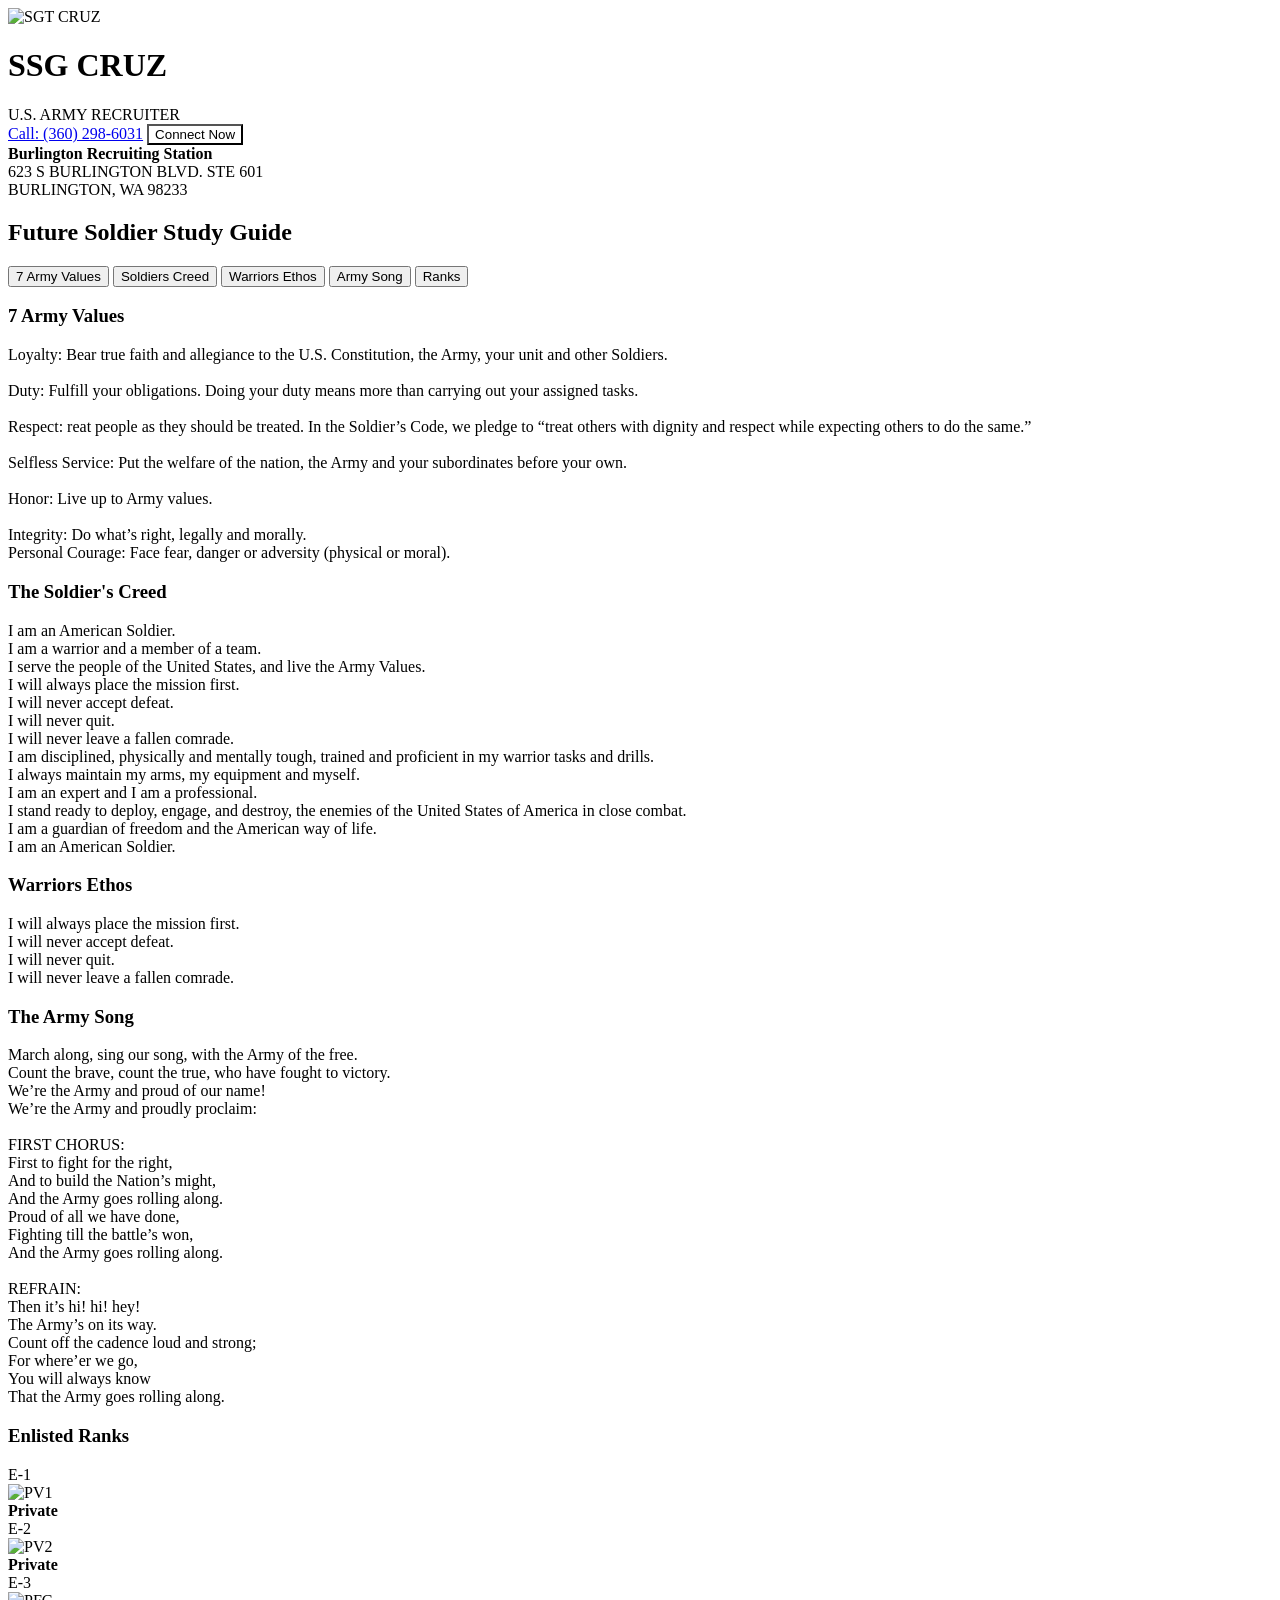
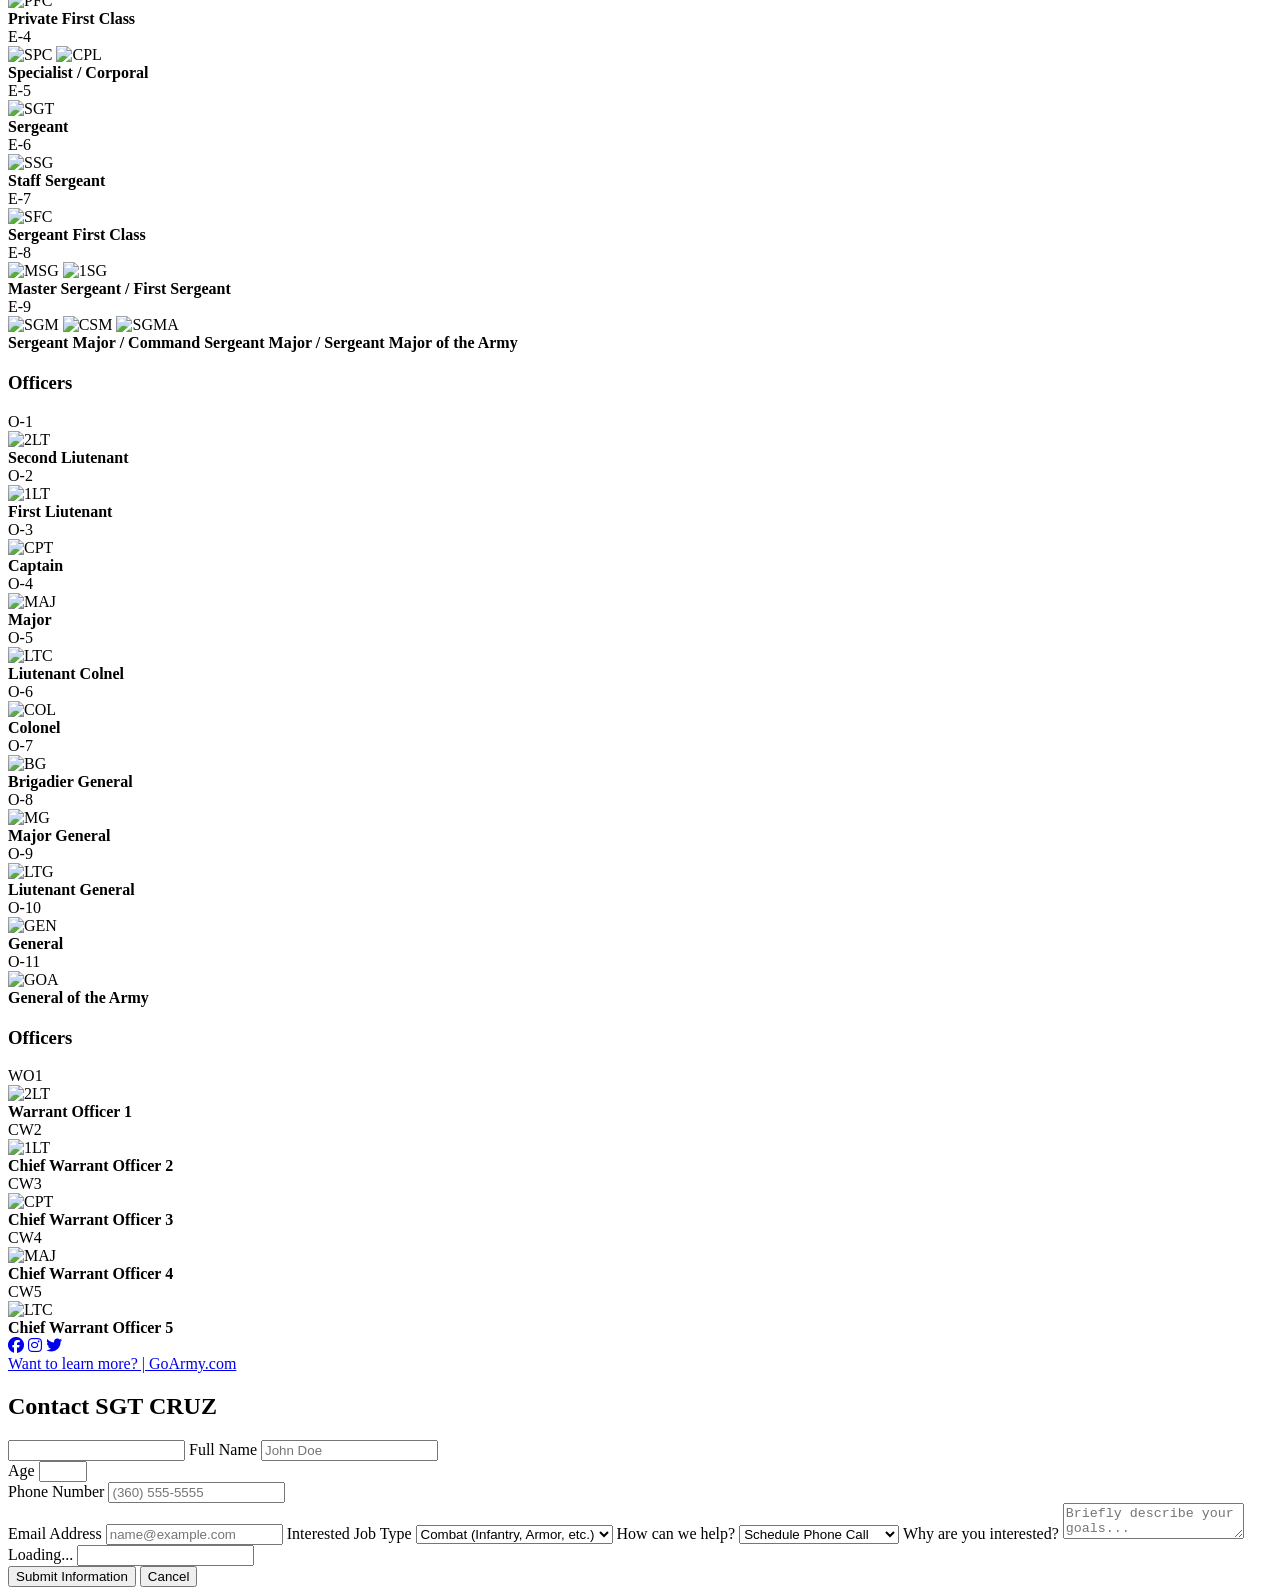
==== index.html @ 05da678d "Update index.html" ====
<!DOCTYPE html>
<html lang="en">
<head>
    <meta charset="UTF-8">
    <meta name="viewport" content="width=device-width, initial-scale=1.0">
    <title>SSG CRUZ | US Army Recruiting</title>
    <link rel="stylesheet" href="https://cdnjs.cloudflare.com/ajax/libs/font-awesome/6.5.1/css/all.min.css">
    <link rel="stylesheet" href="style.css">
</head>
<body>

    <main class="card">
        <div class="header">
            <img src="images/1.jpg" alt="SGT CRUZ" class="profile-img">
            <h1>SSG CRUZ</h1>
            <div class="rank">U.S. ARMY RECRUITER</div>
        </div>
        <div class="content">
            <a href="tel:3604567890" class="contact-btn">Call: (360) 298-6031</a>
            <button id="openModalBtn" class="contact-btn" style="background: var(--army-gold); color: black;">Connect Now</button>
        </div>
    </main>

    <footer class="site-footer">
        <div class="footer-address">
            <strong>Burlington Recruiting Station</strong><br>
            623 S BURLINGTON BLVD. STE 601<br>
            BURLINGTON, WA 98233
        </div>

        <h2 class="study-guide-title">Future Soldier Study Guide</h2>

        <div class="study-guide-container">
            <div class="footer-nav">
                <button class="footer-tab-btn active" onclick="openTab(event, 'armyValues')">7 Army Values</button>
                <button class="footer-tab-btn" onclick="openTab(event, 'soldiersCreed')">Soldiers Creed</button>
                <button class="footer-tab-btn" onclick="openTab(event, 'warriorEthos')">Warriors Ethos</button>
                <button class="footer-tab-btn" onclick="openTab(event, 'armySong')">Army Song</button>
                <button class="footer-tab-btn" onclick="openTab(event, 'ranks')">Ranks</button>
            </div>

            <div id="armyValues" class="study-content active-panel">
                <section class="guide-item">
                    <h3>7 Army Values</h3>
                    <p class="creed-text">
                        Loyalty: Bear true faith and allegiance to the U.S. Constitution, the Army, your unit and other Soldiers. <br> <br>
 
                         Duty: Fulfill your obligations. Doing your duty means more than carrying out your assigned tasks.  <br> <br>

                         Respect: reat people as they should be treated. In the Soldier’s Code, we pledge to “treat others with dignity and respect while expecting others to do the same.” <br> <br>

                         Selfless Service: Put the welfare of the nation, the Army and your subordinates before your own. <br> <br>

                         Honor: Live up to Army values. <br> <br>

                         Integrity: Do what’s right, legally and morally. <br>

                         Personal Courage: Face fear, danger or adversity (physical or moral).
                    </p>
                </section>
            </div>

            <div id="soldiersCreed" class="study-content">
                <section class="guide-item">
                    <h3>The Soldier's Creed</h3>
                    <p class="creed-text">
                          I am an American Soldier.  <br> 
                          I am a warrior and a member of a team. <br> 
                          I serve the people of the United States, and live the Army Values. <br> 
                          I will always place the mission first. <br> 
                          I will never accept defeat. <br> 
                          I will never quit. <br> 
                          I will never leave a fallen comrade. <br> 
                          I am disciplined, physically and mentally tough, trained and proficient in my warrior tasks and drills. <br> 
                          I always maintain my arms, my equipment and myself. <br> 
                          I am an expert and I am a professional. <br> 
                          I stand ready to deploy, engage, and destroy, the enemies of the United States of America in close combat. <br> 
                          I am a guardian of freedom and the American way of life. <br> 
                          I am an American Soldier.
                    </p>
                </section>
            </div>

            <div id="warriorEthos" class="study-content">
                <section class="guide-item">
                    <h3>Warriors Ethos</h3>
                    <p class="creed-text">
                        I will always place the mission first.<br>
                        I will never accept defeat.<br>
                        I will never quit.<br>
                        I will never leave a fallen comrade.
                    </p>
                </section>
            </div>

            <div id="armySong" class="study-content">
                <section class="guide-item">
                    <h3>The Army Song</h3>
                    <p class="creed-text">
                       March along, sing our song, with the Army of the free. <br>
                       Count the brave, count the true, who have fought to victory. <br>
                       We’re the Army and proud of our name! <br>
                       We’re the Army and proudly proclaim: <br> <br>
                       FIRST CHORUS: <br>
                       First to fight for the right, <br>
                       And to build the Nation’s might,<br>
                       And the Army goes rolling along. <br>
                       Proud of all we have done, <br>
                       Fighting till the battle’s won, <br>
                       And the Army goes rolling along. <br><br>
                       REFRAIN: <br>
                       Then it’s hi! hi! hey! <br>
                       The Army’s on its way. <br>
                       Count off the cadence loud and strong; <br>
                       For where’er we go, <br>
                       You will always know <br>
                       That the Army goes rolling along. <br>
                    </p>
                </section>
            </div>

  <div id="ranks" class="study-content">
    <section class="guide-item">
        <h3>Enlisted Ranks</h3>
        <div class="rank-list">
            <div class="rank-item">
                <span>E-1</span> 
                <div class="rank-images"><img src="images/pv1.svg" alt="PV1"></div>
                <strong>Private</strong>
            </div>

            <div class="rank-item">
                <span>E-2</span>
                <div class="rank-images"><img src="images/pv2.svg" alt="PV2"></div>
                <strong>Private</strong>
            </div>

            <div class="rank-item">
                <span>E-3</span>
                <div class="rank-images"><img src="images/pfc.svg" alt="PFC"></div>
                <strong>Private First Class</strong>
            </div>

            <div class="rank-item">
                <span>E-4</span>
                <div class="rank-images">
                    <img src="images/spc.svg" alt="SPC">
                    <img src="images/cpl.svg" alt="CPL">
                </div>
                <strong>Specialist / Corporal </strong>
            </div>

            <div class="rank-item">
                <span>E-5</span>
                <div class="rank-images"><img src="images/sgt.svg" alt="SGT"></div>
                <strong>Sergeant</strong>
            </div>

            <div class="rank-item">
                <span>E-6</span>
                <div class="rank-images"><img src="images/ssg.svg" alt="SSG"></div>
                <strong>Staff Sergeant</strong>
            </div>

            <div class="rank-item">
                <span>E-7</span>
                <div class="rank-images"><img src="images/sfc.svg" alt="SFC"></div>
                <strong>Sergeant First Class</strong>
            </div>

            <div class="rank-item">
                <span>E-8</span>
                <div class="rank-images">
                    <img src="images/msg.svg" alt="MSG">
                    <img src="images/1sg.svg" alt="1SG">
                </div>
                <strong>Master Sergeant / First Sergeant</strong>
            </div>

            <div class="rank-item">
                <span>E-9</span>
                <div class="rank-images">
                    <img src="images/smg.svg" alt="SGM">
                    <img src="images/csm.svg" alt="CSM">
                    <img src="images/sma.svg" alt="SGMA">

                </div>
                <strong>Sergeant Major / Command Sergeant Major / Sergeant Major of the Army</strong>
            </div>
        </div>

        <h3 style="margin-top: 20px;">Officers</h3>
        
        <div class="rank-list">
            <div class="rank-item">
                <span>O-1</span>
                <div class="rank-images"><img src="images/2ndlt.svg" alt="2LT"></div>
                <strong>Second Liutenant</strong>
            </div>

            <div class="rank-item">
                <span>O-2</span>
                <div class="rank-images"><img src="images/1stlt.svg" alt="1LT"></div>
                <strong>First Liutenant</strong>
            </div>

                        <div class="rank-item">
                <span>O-3</span>
                <div class="rank-images"><img src="images/cpt.svg" alt="CPT"></div>
                <strong>Captain</strong>
            </div>

            <div class="rank-item">
                <span>O-4</span>
                <div class="rank-images"><img src="images/major.svg" alt="MAJ"></div>
                <strong>Major</strong>
            </div>

            <div class="rank-item">
                <span>O-5</span>
                <div class="rank-images"><img src="images/ltc.svg" alt="LTC"></div>
                <strong>Liutenant Colnel</strong>
            </div>

            <div class="rank-item">
                <span>O-6</span>
                <div class="rank-images"><img src="images/col.svg" alt="COL"></div>
                <strong>Colonel</strong>
            </div>

            <div class="rank-item">
                <span>O-7</span>
                <div class="rank-images"><img src="images/bg.svg" alt="BG"></div>
                <strong>Brigadier General</strong>
            </div>

            <div class="rank-item">
                <span>O-8</span>
                <div class="rank-images"><img src="images/mg.svg" alt="MG"></div>
                <strong>Major General</strong>
            </div>

            <div class="rank-item">
                <span>O-9</span>
                <div class="rank-images"><img src="images/lg.svg" alt="LTG"></div>
                <strong>Liutenant General</strong>
            </div>

            <div class="rank-item">
                <span>O-10</span>
                <div class="rank-images"><img src="images/gen.svg" alt="GEN"></div>
                <strong>General</strong>
            </div>

            <div class="rank-item">
                <span>O-11</span>
                <div class="rank-images"><img src="images/goa.svg" alt="GOA"></div>
                <strong>General of the Army</strong>
            </div>
            </div>

            <h3 style="margin-top: 20px;">Officers</h3>
        
        <div class="rank-list">
            <div class="rank-item">
                <span>WO1</span>
                <div class="rank-images"><img src="images/wo1.svg" alt="2LT"></div>
                <strong>Warrant Officer 1</strong>
            </div>

            <div class="rank-item">
                <span>CW2</span>
                <div class="rank-images"><img src="images/wo2.svg" alt="1LT"></div>
                <strong>Chief Warrant Officer 2</strong>
            </div>

                        <div class="rank-item">
                <span>CW3</span>
                <div class="rank-images"><img src="images/wo3.svg" alt="CPT"></div>
                <strong>Chief Warrant Officer 3</strong>
            </div>

            <div class="rank-item">
                <span>CW4</span>
                <div class="rank-images"><img src="images/wo4.svg" alt="MAJ"></div>
                <strong>Chief Warrant Officer 4</strong>
            </div>

            <div class="rank-item">
                <span>CW5</span>
                <div class="rank-images"><img src="images/wo5.svg" alt="LTC"></div>
                <strong>Chief Warrant Officer 5</strong>
            </div>
              </div>
    </section>
</div>
        </div>

        <div class="social-icons">
            <a href="#" target="_blank" aria-label="Facebook"><i class="fab fa-facebook"></i></a>
            <a href="#" target="_blank" aria-label="Instagram"><i class="fab fa-instagram"></i></a>
            <a href="#" target="_blank" aria-label="Twitter"><i class="fab fa-twitter"></i></a>
        </div>

        <div class="footer-links"> 
            <a href="https://www.goarmy.com" target="_blank">Want to learn more? | GoArmy.com</a>
        </div>
        
        <p class="copyright-text">
            
        </p>
    </footer>

    <div id="applyModal" role="dialog" aria-labelledby="modal-title">
        <div class="modal-content">
            <h2 id="modal-title">Contact SGT CRUZ</h2>
            <form id="hookForm">
                <input type="text" name="b_name" class="hp-field" id="honeypot" tabindex="-1" autocomplete="off">

                <label for="name">Full Name</label>
                <input type="text" id="name" required placeholder="John Doe">
                
                <div class="form-row">
                    <div class="form-group-small">
                        <label for="age">Age</label>
                        <input type="number" id="age" required min="17" max="40">
                    </div>
                    <div class="form-group-large">
                        <label for="phone">Phone Number</label>
                        <input type="tel" id="phone" required placeholder="(360) 555-5555">
                    </div>
                </div>

                <label for="email">Email Address</label>
                <input type="email" id="email" required placeholder="name@example.com">

                <label for="jobType">Interested Job Type</label>
                <select id="jobType">
                    <option value="Combat">Combat (Infantry, Armor, etc.)</option>
                    <option value="Medical">Medical / Healthcare</option>
                    <option value="Tech">Technology / Cyber</option>
                    <option value="Engineering">Engineering / Logistics</option>
                    <option value="Other">I'm Not Sure Yet</option>
                </select>

                <label for="contactMethod">How can we help?</label>
                <select id="contactMethod">
                    <option value="phone">Schedule Phone Call</option>
                    <option value="f2f">Schedule Face to Face</option>
                    <option value="question">Ask a Question</option>
                </select>
                
                <label for="note">Why are you interested?</label>
                <textarea id="note" rows="2" placeholder="Briefly describe your goals..."></textarea>

                <div class="captcha-container">
                    <span id="captcha-question">Loading...</span>
                    <input type="number" id="captcha-input" required>
                </div>
                
                <button type="submit" id="submitBtn" class="contact-btn">Submit Information</button>
                <button type="button" id="closeModalBtn" class="cancel-link">Cancel</button>
            </form>
        </div>
    </div>

    <script src="script.js"></script>
</body>
</html>
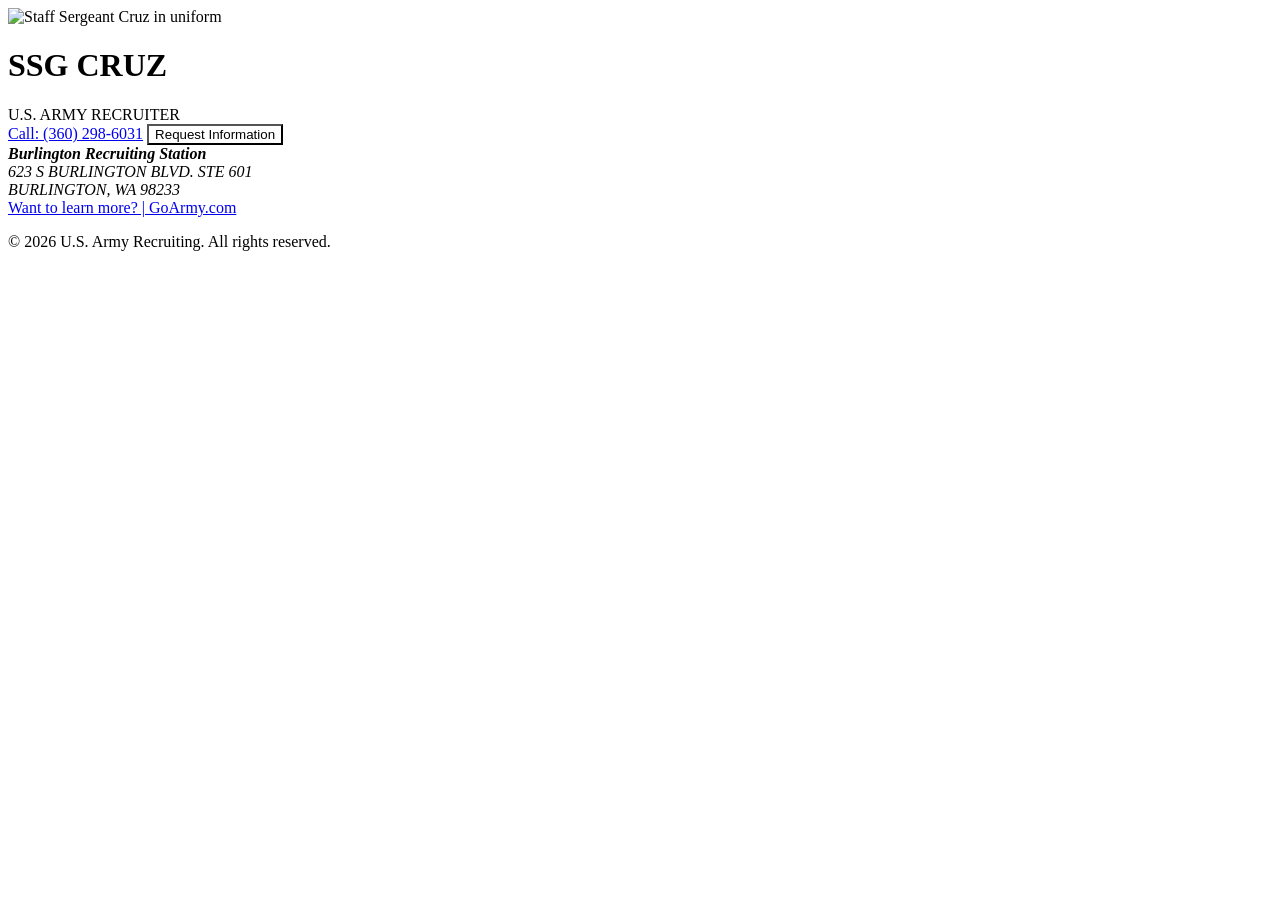
==== commit 8a673c15: "live backend server for webhooks" ====
--- a/index.html
+++ b/index.html
@@ -4,358 +4,90 @@
     <meta charset="UTF-8">
     <meta name="viewport" content="width=device-width, initial-scale=1.0">
     <title>SSG CRUZ | US Army Recruiting</title>
-    <link rel="stylesheet" href="https://cdnjs.cloudflare.com/ajax/libs/font-awesome/6.5.1/css/all.min.css">
     <link rel="stylesheet" href="style.css">
 </head>
 <body>
 
-    <main class="card">
-        <div class="header">
-            <img src="images/1.jpg" alt="SGT CRUZ" class="profile-img">
+    <main class="card" aria-label="Recruiter Profile Card">
+        <header class="header">
+            <img src="images/1.jpg" alt="Staff Sergeant Cruz in uniform" class="profile-img">
             <h1>SSG CRUZ</h1>
-            <div class="rank">U.S. ARMY RECRUITER</div>
-        </div>
+            <div class="rank" aria-label="Rank Title">U.S. ARMY RECRUITER</div>
+        </header>
         <div class="content">
-            <a href="tel:3604567890" class="contact-btn">Call: (360) 298-6031</a>
-            <button id="openModalBtn" class="contact-btn" style="background: var(--army-gold); color: black;">Connect Now</button>
+            <a href="tel:3602986031" class="contact-btn" aria-label="Call SSG Cruz at 360-298-6031">Call: (360) 298-6031</a>
+            <button id="openModalBtn" class="contact-btn" style="background: var(--army-gold); color: black;">Request Information</button>
         </div>
     </main>
 
     <footer class="site-footer">
-        <div class="footer-address">
+        <address class="footer-address">
             <strong>Burlington Recruiting Station</strong><br>
             623 S BURLINGTON BLVD. STE 601<br>
             BURLINGTON, WA 98233
-        </div>
-
-        <h2 class="study-guide-title">Future Soldier Study Guide</h2>
-
-        <div class="study-guide-container">
-            <div class="footer-nav">
-                <button class="footer-tab-btn active" onclick="openTab(event, 'armyValues')">7 Army Values</button>
-                <button class="footer-tab-btn" onclick="openTab(event, 'soldiersCreed')">Soldiers Creed</button>
-                <button class="footer-tab-btn" onclick="openTab(event, 'warriorEthos')">Warriors Ethos</button>
-                <button class="footer-tab-btn" onclick="openTab(event, 'armySong')">Army Song</button>
-                <button class="footer-tab-btn" onclick="openTab(event, 'ranks')">Ranks</button>
-            </div>
-
-            <div id="armyValues" class="study-content active-panel">
-                <section class="guide-item">
-                    <h3>7 Army Values</h3>
-                    <p class="creed-text">
-                        Loyalty: Bear true faith and allegiance to the U.S. Constitution, the Army, your unit and other Soldiers. <br> <br>
- 
-                         Duty: Fulfill your obligations. Doing your duty means more than carrying out your assigned tasks.  <br> <br>
-
-                         Respect: reat people as they should be treated. In the Soldier’s Code, we pledge to “treat others with dignity and respect while expecting others to do the same.” <br> <br>
-
-                         Selfless Service: Put the welfare of the nation, the Army and your subordinates before your own. <br> <br>
-
-                         Honor: Live up to Army values. <br> <br>
-
-                         Integrity: Do what’s right, legally and morally. <br>
-
-                         Personal Courage: Face fear, danger or adversity (physical or moral).
-                    </p>
-                </section>
-            </div>
-
-            <div id="soldiersCreed" class="study-content">
-                <section class="guide-item">
-                    <h3>The Soldier's Creed</h3>
-                    <p class="creed-text">
-                          I am an American Soldier.  <br> 
-                          I am a warrior and a member of a team. <br> 
-                          I serve the people of the United States, and live the Army Values. <br> 
-                          I will always place the mission first. <br> 
-                          I will never accept defeat. <br> 
-                          I will never quit. <br> 
-                          I will never leave a fallen comrade. <br> 
-                          I am disciplined, physically and mentally tough, trained and proficient in my warrior tasks and drills. <br> 
-                          I always maintain my arms, my equipment and myself. <br> 
-                          I am an expert and I am a professional. <br> 
-                          I stand ready to deploy, engage, and destroy, the enemies of the United States of America in close combat. <br> 
-                          I am a guardian of freedom and the American way of life. <br> 
-                          I am an American Soldier.
-                    </p>
-                </section>
-            </div>
-
-            <div id="warriorEthos" class="study-content">
-                <section class="guide-item">
-                    <h3>Warriors Ethos</h3>
-                    <p class="creed-text">
-                        I will always place the mission first.<br>
-                        I will never accept defeat.<br>
-                        I will never quit.<br>
-                        I will never leave a fallen comrade.
-                    </p>
-                </section>
-            </div>
-
-            <div id="armySong" class="study-content">
-                <section class="guide-item">
-                    <h3>The Army Song</h3>
-                    <p class="creed-text">
-                       March along, sing our song, with the Army of the free. <br>
-                       Count the brave, count the true, who have fought to victory. <br>
-                       We’re the Army and proud of our name! <br>
-                       We’re the Army and proudly proclaim: <br> <br>
-                       FIRST CHORUS: <br>
-                       First to fight for the right, <br>
-                       And to build the Nation’s might,<br>
-                       And the Army goes rolling along. <br>
-                       Proud of all we have done, <br>
-                       Fighting till the battle’s won, <br>
-                       And the Army goes rolling along. <br><br>
-                       REFRAIN: <br>
-                       Then it’s hi! hi! hey! <br>
-                       The Army’s on its way. <br>
-                       Count off the cadence loud and strong; <br>
-                       For where’er we go, <br>
-                       You will always know <br>
-                       That the Army goes rolling along. <br>
-                    </p>
-                </section>
-            </div>
-
-  <div id="ranks" class="study-content">
-    <section class="guide-item">
-        <h3>Enlisted Ranks</h3>
-        <div class="rank-list">
-            <div class="rank-item">
-                <span>E-1</span> 
-                <div class="rank-images"><img src="images/pv1.svg" alt="PV1"></div>
-                <strong>Private</strong>
-            </div>
-
-            <div class="rank-item">
-                <span>E-2</span>
-                <div class="rank-images"><img src="images/pv2.svg" alt="PV2"></div>
-                <strong>Private</strong>
-            </div>
-
-            <div class="rank-item">
-                <span>E-3</span>
-                <div class="rank-images"><img src="images/pfc.svg" alt="PFC"></div>
-                <strong>Private First Class</strong>
-            </div>
-
-            <div class="rank-item">
-                <span>E-4</span>
-                <div class="rank-images">
-                    <img src="images/spc.svg" alt="SPC">
-                    <img src="images/cpl.svg" alt="CPL">
-                </div>
-                <strong>Specialist / Corporal </strong>
-            </div>
-
-            <div class="rank-item">
-                <span>E-5</span>
-                <div class="rank-images"><img src="images/sgt.svg" alt="SGT"></div>
-                <strong>Sergeant</strong>
-            </div>
-
-            <div class="rank-item">
-                <span>E-6</span>
-                <div class="rank-images"><img src="images/ssg.svg" alt="SSG"></div>
-                <strong>Staff Sergeant</strong>
-            </div>
-
-            <div class="rank-item">
-                <span>E-7</span>
-                <div class="rank-images"><img src="images/sfc.svg" alt="SFC"></div>
-                <strong>Sergeant First Class</strong>
-            </div>
-
-            <div class="rank-item">
-                <span>E-8</span>
-                <div class="rank-images">
-                    <img src="images/msg.svg" alt="MSG">
-                    <img src="images/1sg.svg" alt="1SG">
-                </div>
-                <strong>Master Sergeant / First Sergeant</strong>
-            </div>
-
-            <div class="rank-item">
-                <span>E-9</span>
-                <div class="rank-images">
-                    <img src="images/smg.svg" alt="SGM">
-                    <img src="images/csm.svg" alt="CSM">
-                    <img src="images/sma.svg" alt="SGMA">
-
-                </div>
-                <strong>Sergeant Major / Command Sergeant Major / Sergeant Major of the Army</strong>
-            </div>
-        </div>
-
-        <h3 style="margin-top: 20px;">Officers</h3>
-        
-        <div class="rank-list">
-            <div class="rank-item">
-                <span>O-1</span>
-                <div class="rank-images"><img src="images/2ndlt.svg" alt="2LT"></div>
-                <strong>Second Liutenant</strong>
-            </div>
-
-            <div class="rank-item">
-                <span>O-2</span>
-                <div class="rank-images"><img src="images/1stlt.svg" alt="1LT"></div>
-                <strong>First Liutenant</strong>
-            </div>
-
-                        <div class="rank-item">
-                <span>O-3</span>
-                <div class="rank-images"><img src="images/cpt.svg" alt="CPT"></div>
-                <strong>Captain</strong>
-            </div>
-
-            <div class="rank-item">
-                <span>O-4</span>
-                <div class="rank-images"><img src="images/major.svg" alt="MAJ"></div>
-                <strong>Major</strong>
-            </div>
-
-            <div class="rank-item">
-                <span>O-5</span>
-                <div class="rank-images"><img src="images/ltc.svg" alt="LTC"></div>
-                <strong>Liutenant Colnel</strong>
-            </div>
-
-            <div class="rank-item">
-                <span>O-6</span>
-                <div class="rank-images"><img src="images/col.svg" alt="COL"></div>
-                <strong>Colonel</strong>
-            </div>
-
-            <div class="rank-item">
-                <span>O-7</span>
-                <div class="rank-images"><img src="images/bg.svg" alt="BG"></div>
-                <strong>Brigadier General</strong>
-            </div>
-
-            <div class="rank-item">
-                <span>O-8</span>
-                <div class="rank-images"><img src="images/mg.svg" alt="MG"></div>
-                <strong>Major General</strong>
-            </div>
-
-            <div class="rank-item">
-                <span>O-9</span>
-                <div class="rank-images"><img src="images/lg.svg" alt="LTG"></div>
-                <strong>Liutenant General</strong>
-            </div>
-
-            <div class="rank-item">
-                <span>O-10</span>
-                <div class="rank-images"><img src="images/gen.svg" alt="GEN"></div>
-                <strong>General</strong>
-            </div>
-
-            <div class="rank-item">
-                <span>O-11</span>
-                <div class="rank-images"><img src="images/goa.svg" alt="GOA"></div>
-                <strong>General of the Army</strong>
-            </div>
-            </div>
-
-            <h3 style="margin-top: 20px;">Officers</h3>
-        
-        <div class="rank-list">
-            <div class="rank-item">
-                <span>WO1</span>
-                <div class="rank-images"><img src="images/wo1.svg" alt="2LT"></div>
-                <strong>Warrant Officer 1</strong>
-            </div>
-
-            <div class="rank-item">
-                <span>CW2</span>
-                <div class="rank-images"><img src="images/wo2.svg" alt="1LT"></div>
-                <strong>Chief Warrant Officer 2</strong>
-            </div>
-
-                        <div class="rank-item">
-                <span>CW3</span>
-                <div class="rank-images"><img src="images/wo3.svg" alt="CPT"></div>
-                <strong>Chief Warrant Officer 3</strong>
-            </div>
-
-            <div class="rank-item">
-                <span>CW4</span>
-                <div class="rank-images"><img src="images/wo4.svg" alt="MAJ"></div>
-                <strong>Chief Warrant Officer 4</strong>
-            </div>
-
-            <div class="rank-item">
-                <span>CW5</span>
-                <div class="rank-images"><img src="images/wo5.svg" alt="LTC"></div>
-                <strong>Chief Warrant Officer 5</strong>
-            </div>
-              </div>
-    </section>
-</div>
-        </div>
-
-        <div class="social-icons">
-            <a href="#" target="_blank" aria-label="Facebook"><i class="fab fa-facebook"></i></a>
-            <a href="#" target="_blank" aria-label="Instagram"><i class="fab fa-instagram"></i></a>
-            <a href="#" target="_blank" aria-label="Twitter"><i class="fab fa-twitter"></i></a>
-        </div>
+        </address>
 
         <div class="footer-links"> 
-            <a href="https://www.goarmy.com" target="_blank">Want to learn more? | GoArmy.com</a>
+            <a href="https://www.goarmy.com" target="_blank" rel="noopener">Want to learn more? | GoArmy.com</a>
         </div>
         
-        <p class="copyright-text">
-            
-        </p>
+        <p class="copyright-text">&copy; 2026 U.S. Army Recruiting. All rights reserved.</p>
     </footer>
 
-    <div id="applyModal" role="dialog" aria-labelledby="modal-title">
+    <div id="applyModal" role="dialog" aria-labelledby="modal-title" aria-modal="true" hidden>
         <div class="modal-content">
-            <h2 id="modal-title">Contact SGT CRUZ</h2>
-            <form id="hookForm">
-                <input type="text" name="b_name" class="hp-field" id="honeypot" tabindex="-1" autocomplete="off">
+            <h2 id="modal-title">Contact SSG CRUZ</h2>
+            <form id="hookForm" autocomplete="on">
+                <input type="text" name="b_name" class="hp-field" id="honeypot" tabindex="-1" autocomplete="off" aria-hidden="true">
 
-                <label for="name">Full Name</label>
-                <input type="text" id="name" required placeholder="John Doe">
+                <div class="form-group">
+                    <label for="name">Full Name</label>
+                    <input type="text" id="name" required placeholder="John Doe" autocomplete="name">
+                </div>
                 
                 <div class="form-row">
-                    <div class="form-group-small">
+                    <div class="form-group form-group-small">
                         <label for="age">Age</label>
                         <input type="number" id="age" required min="17" max="40">
                     </div>
-                    <div class="form-group-large">
+                    <div class="form-group form-group-large">
                         <label for="phone">Phone Number</label>
-                        <input type="tel" id="phone" required placeholder="(360) 555-5555">
+                        <input type="tel" id="phone" required placeholder="(360) 555-5555" autocomplete="tel">
                     </div>
                 </div>
 
-                <label for="email">Email Address</label>
-                <input type="email" id="email" required placeholder="name@example.com">
+                <div class="form-group">
+                    <label for="email">Email Address</label>
+                    <input type="email" id="email" required placeholder="name@example.com" autocomplete="email">
+                </div>
 
-                <label for="jobType">Interested Job Type</label>
-                <select id="jobType">
-                    <option value="Combat">Combat (Infantry, Armor, etc.)</option>
-                    <option value="Medical">Medical / Healthcare</option>
-                    <option value="Tech">Technology / Cyber</option>
-                    <option value="Engineering">Engineering / Logistics</option>
-                    <option value="Other">I'm Not Sure Yet</option>
-                </select>
+                <div class="form-group">
+                    <label for="jobType">Interested Job Type</label>
+                    <select id="jobType">
+                        <option value="Combat">Combat (Infantry, Armor, etc.)</option>
+                        <option value="Medical">Medical / Healthcare</option>
+                        <option value="Tech">Technology / Cyber</option>
+                        <option value="Engineering">Engineering / Logistics</option>
+                        <option value="Other">I'm Not Sure Yet</option>
+                    </select>
+                </div>
 
-                <label for="contactMethod">How can we help?</label>
-                <select id="contactMethod">
-                    <option value="phone">Schedule Phone Call</option>
-                    <option value="f2f">Schedule Face to Face</option>
-                    <option value="question">Ask a Question</option>
-                </select>
+                <div class="form-group">
+                    <label for="contactMethod">How can we help?</label>
+                    <select id="contactMethod">
+                        <option value="phone">Schedule Phone Call</option>
+                        <option value="f2f">Schedule Face to Face</option>
+                        <option value="question">Ask Questions</option>
+                    </select>
+                </div>
                 
-                <label for="note">Why are you interested?</label>
-                <textarea id="note" rows="2" placeholder="Briefly describe your goals..."></textarea>
+                <div class="form-group">
+                    <textarea id="note" rows="2" placeholder="Briefly describe your goals..."></textarea>
+                </div>
 
                 <div class="captcha-container">
                     <span id="captcha-question">Loading...</span>
-                    <input type="number" id="captcha-input" required>
+                    <input type="number" id="captcha-input" required aria-label="Captcha Answer">
                 </div>
                 
                 <button type="submit" id="submitBtn" class="contact-btn">Submit Information</button>
@@ -366,4 +98,4 @@
 
     <script src="script.js"></script>
 </body>
-</html>
+</html>
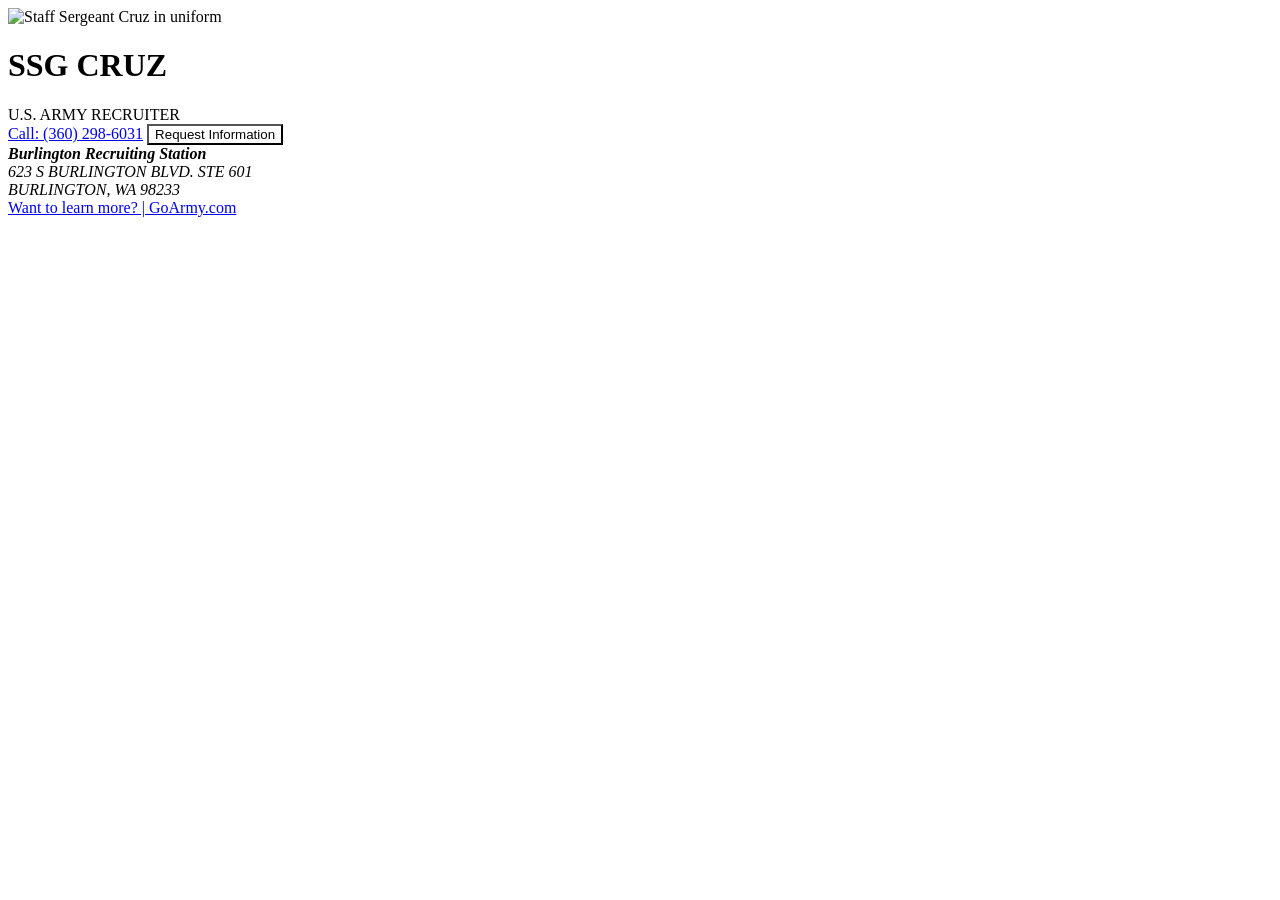
==== commit 1ffc7080: "git" ====
--- a/index.html
+++ b/index.html
@@ -31,7 +31,7 @@
             <a href="https://www.goarmy.com" target="_blank" rel="noopener">Want to learn more? | GoArmy.com</a>
         </div>
         
-        <p class="copyright-text">&copy; 2026 U.S. Army Recruiting. All rights reserved.</p>
+    
     </footer>
 
     <div id="applyModal" role="dialog" aria-labelledby="modal-title" aria-modal="true" hidden>
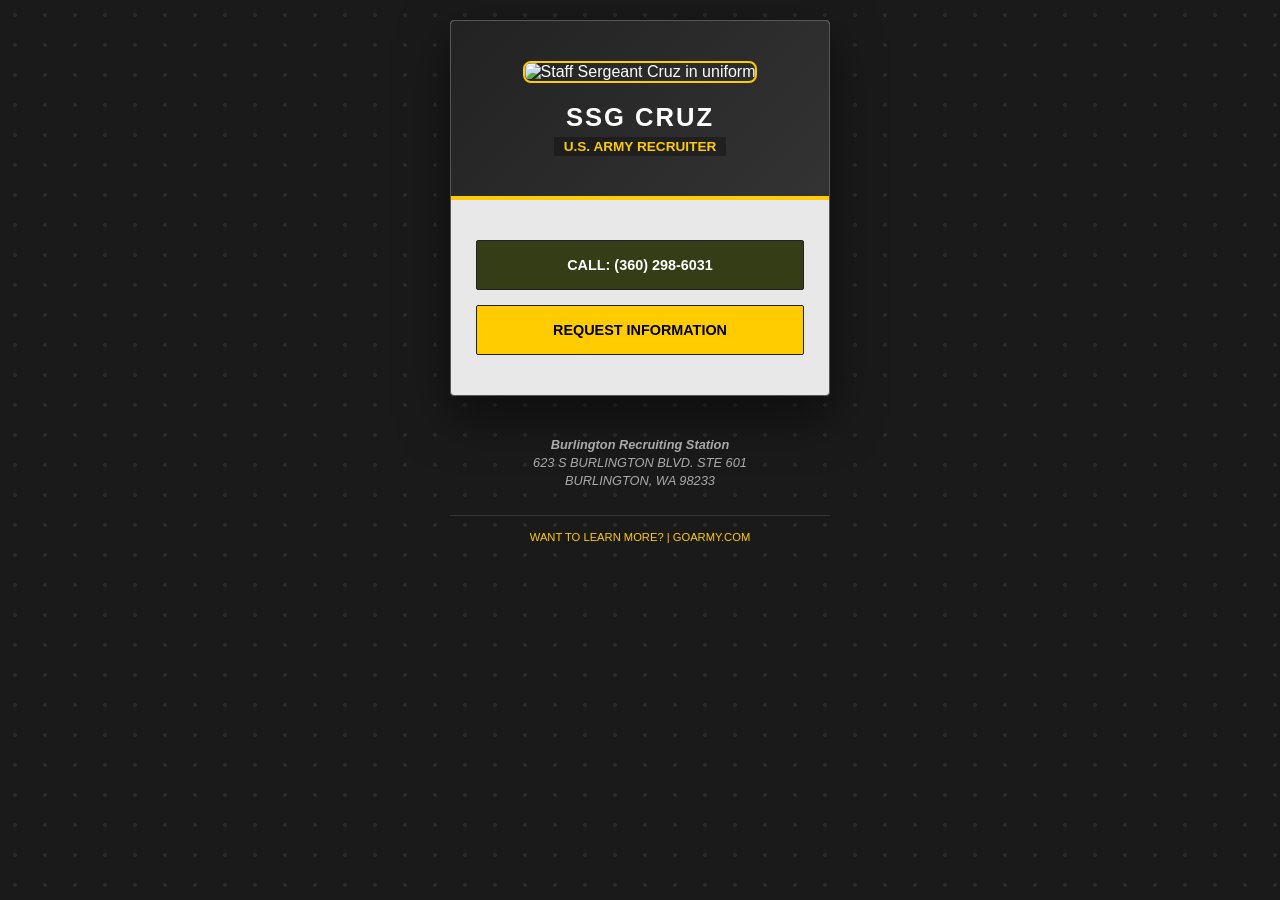
==== commit 28bc4274: "fuck it" ====
--- a/index.html
+++ b/index.html
@@ -16,7 +16,7 @@
         </header>
         <div class="content">
             <a href="tel:3602986031" class="contact-btn" aria-label="Call SSG Cruz at 360-298-6031">Call: (360) 298-6031</a>
-            <button id="openModalBtn" class="contact-btn" style="background: var(--army-gold); color: black;">Request Information</button>
+            <button id="openModalBtn" class="contact-btn btn-gold">Request Information</button>
         </div>
     </main>
 
@@ -30,11 +30,9 @@
         <div class="footer-links"> 
             <a href="https://www.goarmy.com" target="_blank" rel="noopener">Want to learn more? | GoArmy.com</a>
         </div>
-        
-    
     </footer>
 
-    <div id="applyModal" role="dialog" aria-labelledby="modal-title" aria-modal="true" hidden>
+    <div id="applyModal" class="modal-wrapper" role="dialog" aria-labelledby="modal-title" aria-modal="true" hidden>
         <div class="modal-content">
             <h2 id="modal-title">Contact SSG CRUZ</h2>
             <form id="hookForm" autocomplete="on">
@@ -86,8 +84,8 @@
                 </div>
 
                 <div class="captcha-container">
-                    <span id="captcha-question">Loading...</span>
-                    <input type="number" id="captcha-input" required aria-label="Captcha Answer">
+                    <label id="captcha-question" for="captcha-input">Loading...</label>
+                    <input type="number" id="captcha-input" required placeholder="?">
                 </div>
                 
                 <button type="submit" id="submitBtn" class="contact-btn">Submit Information</button>
@@ -96,6 +94,6 @@
         </div>
     </div>
 
-    <script src="script.js"></script>
+   <script src="script.js"></script>
 </body>
 </html>
--- a/style.css
+++ b/style.css
@@ -0,0 +1,245 @@
+:root {
+    --army-green: #353d16;
+    --army-green-light: #4b5320;
+    --army-gold: #ffcc00;
+    --dark-grey: #1a1a1a;
+    --white: #ffffff;
+    --border-color: #3d3d3d;
+    --error-red: #b22222;
+    --stencil-font: 'Arial Black', sans-serif;
+}
+
+* { box-sizing: border-box; }
+
+body {
+    background-color: var(--dark-grey);
+    background-image: radial-gradient(#2a2a2a 2px, transparent 2px);
+    background-size: 30px 30px;
+    display: flex;
+    flex-direction: column;
+    align-items: center;
+    min-height: 100vh;
+    margin: 0;
+    padding: 20px;
+    color: var(--white);
+    font-family: 'Roboto', 'Segoe UI', sans-serif;
+}
+
+/* Card Structure */
+.card {
+    background: #e8e8e8;
+    width: 100%;
+    max-width: 380px;
+    border-radius: 4px;
+    box-shadow: 0 20px 50px rgba(0,0,0,0.5);
+    overflow: hidden;
+    text-align: center;
+    border: 1px solid #555;
+}
+
+.header { 
+    background: linear-gradient(135deg, #222 0%, #333 100%);
+    padding: 40px 20px; 
+    border-bottom: 4px solid var(--army-gold);
+}
+
+.profile-img { 
+    width: 110px; height: 110px; 
+    border-radius: 8px; 
+    border: 2px solid var(--army-gold); 
+    margin-bottom: 15px; 
+    object-fit: cover;
+}
+
+h1 { margin: 5px 0; font-size: 1.6rem; text-transform: uppercase; letter-spacing: 2px; font-family: var(--stencil-font); color: white; }
+
+.rank { 
+    color: var(--army-gold); 
+    font-weight: 800; 
+    font-size: 0.85rem; 
+    text-transform: uppercase;
+    background: rgba(0,0,0,0.3);
+    padding: 2px 10px;
+    display: inline-block;
+}
+
+.content { padding: 25px; color: #333; }
+
+/* Buttons */
+.contact-btn {
+    display: block; 
+    background: var(--army-green); 
+    color: var(--white); 
+    text-decoration: none;
+    padding: 16px; 
+    margin: 15px 0; 
+    border-radius: 2px;
+    font-weight: bold;
+    text-transform: uppercase;
+    cursor: pointer; 
+    border: 1px solid #222; 
+    width: 100%; 
+    font-size: 0.9rem;
+    transition: all 0.2s;
+}
+
+.contact-btn:hover { background: var(--army-green-light); transform: translateY(-1px); }
+
+/* Custom Request Info Button */
+.btn-gold {
+    background: var(--army-gold);
+    color: #000000;
+}
+.btn-gold:hover {
+    background: #e6b800;
+    color: #000000;
+}
+
+/* Modal Wrapper and Logic Styles */
+.modal-wrapper[hidden] {
+    display: none !important;
+}
+
+.modal-wrapper {
+    display: none; 
+    position: fixed; 
+    top: 0; left: 0; 
+    width: 100%; height: 100%;
+    background: rgba(0,0,0,0.6); 
+    justify-content: center; 
+    align-items: center;
+    z-index: 1000; 
+    padding: 20px;
+    backdrop-filter: blur(4px);
+}
+
+.modal-content {
+    background: #f4f4f4; 
+    color: #333;
+    padding: 25px; 
+    border-radius: 4px; 
+    width: 100%;
+    max-width: 400px; 
+    border: 3px solid var(--army-green);
+    max-height: 90vh;
+    overflow-y: auto;
+}
+
+.modal-content h2 { margin-top: 0; font-size: 1.2rem; }
+.modal-content label { display: block; margin-top: 10px; font-weight: bold; font-size: 0.8rem; }
+.modal-content input, .modal-content select, .modal-content textarea {
+    width: 100%; padding: 8px; margin-top: 5px; border: 1px solid #ccc; border-radius: 4px;
+}
+
+.form-row { display: flex; gap: 10px; }
+.form-group-small { flex: 1; }
+.form-group-large { flex: 2; }
+
+/* Honeypot Security Hiding Rule */
+.hp-field { 
+    display: none !important; 
+    visibility: hidden;
+} 
+
+/* Captcha Layout Adjustments */
+.captcha-container { 
+    margin-top: 15px; 
+    background: #eee; 
+    padding: 10px; 
+    border-radius: 4px; 
+    display: flex;
+    align-items: center;
+    gap: 10px;
+}
+.captcha-container label { 
+    font-weight: bold; 
+    font-size: 0.9rem; 
+    margin: 0;
+}
+#captcha-input { 
+    width: 60px; 
+    margin: 0;
+    text-align: center;
+}
+
+.cancel-link { background:none; border:none; color:var(--error-red); cursor:pointer; width:100%; margin-top: 10px; font-weight: bold; font-size: 0.8rem; }
+
+/* Footer */
+.site-footer { margin-top: 40px; text-align: center; width: 100%; max-width: 380px; }
+.footer-address { font-size: 0.8rem; margin-bottom: 25px; color: #aaa; line-height: 1.4; }
+
+.study-guide-title {
+    font-family: var(--stencil-font); 
+    color: var(--army-gold); 
+    font-size: 1.1rem; 
+    margin-bottom: 10px; 
+    text-transform: uppercase; 
+    letter-spacing: 1px;
+}
+
+.study-guide-container {
+    margin-bottom: 20px;
+    border: 1px solid var(--border-color);
+    background: #222;
+    overflow: hidden;
+    border-radius: 4px;
+}
+
+.footer-nav { display: flex; background: var(--dark-grey); border-bottom: 2px solid var(--army-gold); }
+.footer-tab-btn {
+    flex: 1; padding: 12px 5px; border: none; background: none; color: var(--white);
+    font-family: var(--stencil-font); font-size: 0.65rem; text-transform: uppercase; cursor: pointer;
+}
+.footer-tab-btn.active { background: var(--army-gold); color: var(--dark-grey); }
+
+.study-content { display: none; padding: 20px; background: #2a2a2a; text-align: left; min-height: 180px; }
+.study-content.active-panel { display: block; }
+
+.guide-item h3 { color: var(--army-gold); font-size: 0.9rem; border-bottom: 1px solid var(--army-green); padding-bottom: 5px; margin-bottom: 10px; }
+.creed-text { font-size: 0.75rem; line-height: 1.5; font-style: italic; color: #ccc; margin: 0; }
+
+.social-icons { margin: 20px 0; display: flex; justify-content: center; gap: 20px; }
+.social-icons a { color: var(--white); font-size: 1.2rem; transition: 0.3s; }
+.social-icons a:hover { color: var(--army-gold); }
+.footer-links { font-size: 0.7rem; color: #888; text-transform: uppercase; margin-top: 15px; border-top: 1px solid #333; padding-top: 15px; }
+.footer-links a { color: var(--army-gold); text-decoration: none; }
+.copyright-text { font-size: 0.6rem; opacity: 0.6; margin-top: 10px; }
+
+/* Rank Matrix Styles */
+.rank-item {
+    display: flex;
+    align-items: center;
+    background: rgba(0, 0, 0, 0.2);
+    padding: 8px;
+    border-radius: 4px;
+    font-size: 0.8rem;
+    border-left: 3px solid var(--army-gold);
+    margin-bottom: 5px;
+}
+
+.rank-item span {
+    width: 35px;
+    color: var(--army-gold);
+    font-weight: bold;
+    font-size: 0.7rem;
+    flex-shrink: 0;
+}
+
+.rank-images {
+    display: flex;
+    gap: 8px;
+    margin: 0 15px;
+    min-width: 60px; 
+    justify-content: center;
+}
+
+.rank-images img {
+    width: 25px;
+    height: auto;
+    filter: drop-shadow(0 0 1px white);
+}
+
+.rank-item strong {
+    color: var(--white);
+    letter-spacing: 0.5px;
+}
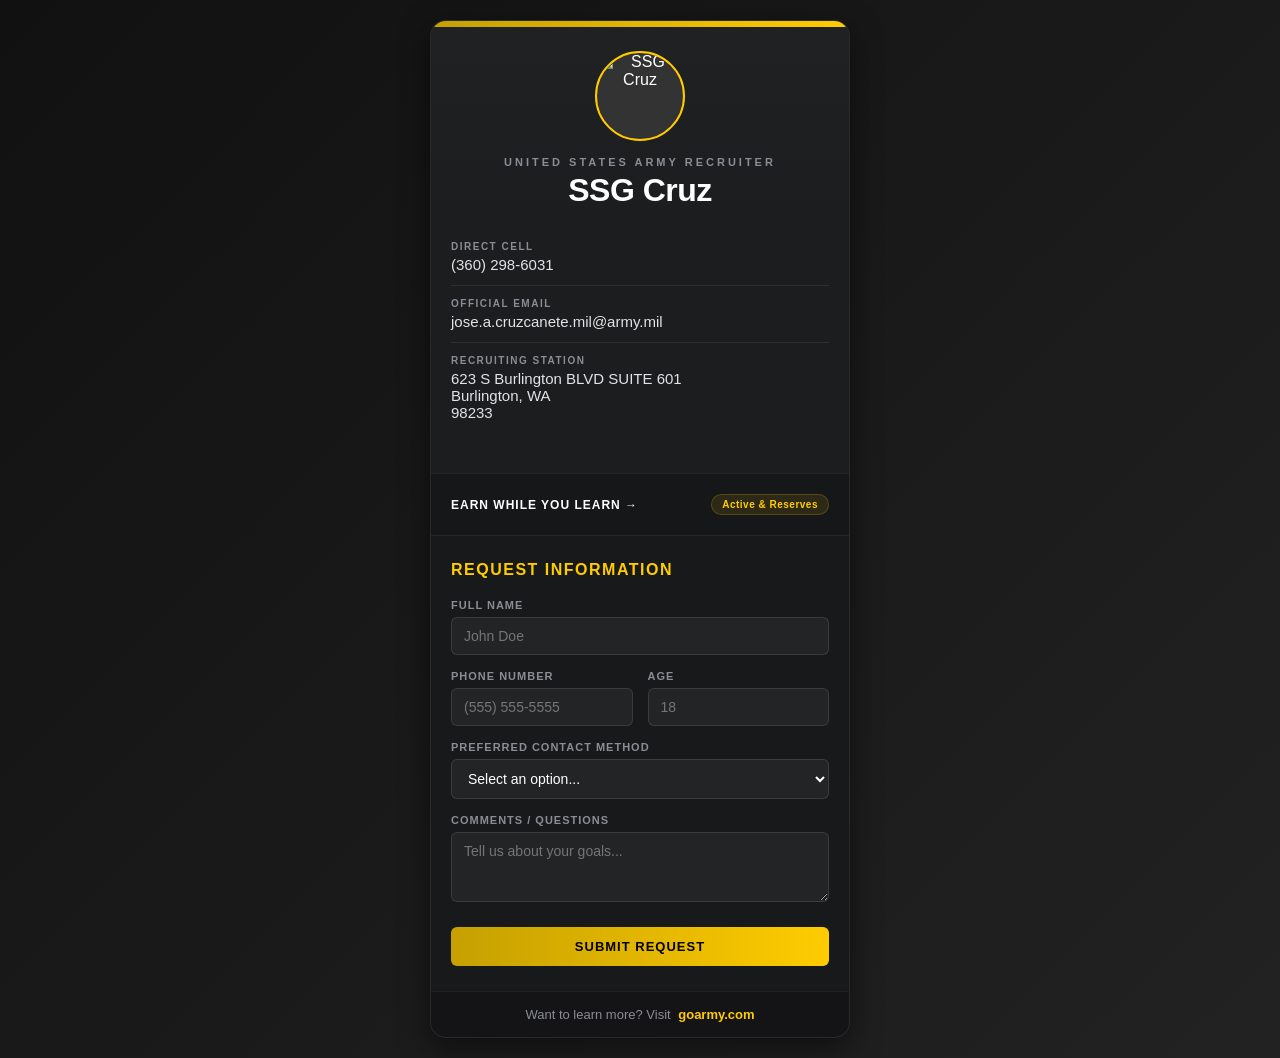
==== commit 8b1e5819: "new rebuuild" ====
--- a/index.html
+++ b/index.html
@@ -3,97 +3,453 @@
 <head>
     <meta charset="UTF-8">
     <meta name="viewport" content="width=device-width, initial-scale=1.0">
-    <title>SSG CRUZ | US Army Recruiting</title>
-    <link rel="stylesheet" href="style.css">
+    <title>SSG Cruz - US Army Recruiter Digital Card</title>
+    <style>
+        :root {
+            --army-gold: #ffcc00;
+            --army-dark-gold: #c5a000;
+            --charcoal: #1c1d1f;
+            --light-bg: #f8f9fa;
+        }
+
+        body {
+            font-family: -apple-system, BlinkMacSystemFont, "Segoe UI", Roboto, Helvetica, Arial, sans-serif;
+            background: linear-gradient(135deg, #111 0%, #222 100%);
+            color: #fff;
+            margin: 0;
+            padding: 10px;
+            display: flex;
+            justify-content: center;
+            align-items: center;
+            min-height: 100vh;
+            box-sizing: border-box;
+        }
+
+        /* Ensures everything calculates padding correctly on smaller screens */
+        *, *:before, *:after {
+            box-sizing: inherit;
+        }
+
+        .card-container {
+            width: 100%;
+            max-width: 420px;
+            background: var(--charcoal);
+            border-radius: 16px;
+            overflow: hidden;
+            box-shadow: 0 10px 30px rgba(0, 0, 0, 0.5);
+            border: 1px solid rgba(255, 255, 255, 0.05);
+            position: relative;
+            margin: 10px 0;
+        }
+
+        .card-container::before {
+            content: '';
+            position: absolute;
+            top: 0;
+            left: 0;
+            width: 100%;
+            height: 6px;
+            background: linear-gradient(90deg, var(--army-dark-gold), var(--army-gold));
+        }
+
+        .card-header {
+            padding: 30px 20px 20px 20px;
+            background: linear-gradient(to bottom, rgba(255,255,255,0.02), transparent);
+            display: flex;
+            flex-direction: column;
+            align-items: center;
+            text-align: center;
+        }
+
+        .profile-pic {
+            width: 90px;
+            height: 90px;
+            border-radius: 50%;
+            border: 2px solid var(--army-gold);
+            object-fit: cover;
+            margin-bottom: 15px;
+            background-color: #333;
+        }
+
+        .branch {
+            font-size: 11px;
+            text-transform: uppercase;
+            letter-spacing: 3px;
+            color: #8a8d93;
+            font-weight: 700;
+            margin-bottom: 4px;
+        }
+
+        h1 {
+            font-size: 32px;
+            font-weight: 800;
+            margin: 0;
+            color: #fff;
+            letter-spacing: -0.5px;
+        }
+
+        .card-body {
+            padding: 0 20px 20px 20px;
+        }
+
+        .contact-list {
+            list-style: none;
+            padding: 0;
+            margin: 0 0 20px 0;
+        }
+
+        .contact-item {
+            display: flex;
+            flex-direction: column;
+            padding: 12px 0;
+            border-bottom: 1px solid rgba(255, 255, 255, 0.08);
+        }
+
+        .contact-item:last-child {
+            border-bottom: none;
+        }
+
+        .contact-label {
+            font-size: 10px;
+            text-transform: uppercase;
+            letter-spacing: 1.5px;
+            color: #8a8d93;
+            margin-bottom: 4px;
+            font-weight: 600;
+        }
+
+        .contact-value {
+            font-size: 15px;
+            color: #e1e3e6;
+            text-decoration: none;
+            font-weight: 500;
+            word-break: break-word; /* Prevents long emails from breaking layouts on narrow screens */
+        }
+
+        a.contact-value:hover {
+            color: var(--army-gold);
+        }
+
+        .card-footer {
+            background: rgba(0, 0, 0, 0.2);
+            padding: 20px;
+            display: flex;
+            justify-content: space-between;
+            align-items: center;
+            border-top: 1px solid rgba(255, 255, 255, 0.05);
+        }
+
+        .cta-link {
+            display: flex;
+            justify-content: space-between;
+            align-items: center;
+            width: 100%;
+            text-decoration: none;
+            color: #fff;
+            transition: transform 0.2s ease;
+            gap: 10px;
+        }
+
+        .cta-link:hover {
+            transform: translateY(-1px);
+        }
+
+        .cta-link:hover .tagline {
+            color: var(--army-gold);
+        }
+
+        .tagline {
+            font-size: 12px;
+            font-weight: 600;
+            letter-spacing: 1px;
+            text-transform: uppercase;
+            transition: color 0.2s ease;
+        }
+
+        .badge {
+            background: rgba(255, 204, 0, 0.1);
+            color: var(--army-gold);
+            padding: 4px 10px;
+            border-radius: 20px;
+            font-size: 10px;
+            font-weight: 700;
+            letter-spacing: 0.5px;
+            border: 1px solid rgba(255, 204, 0, 0.2);
+            white-space: nowrap;
+        }
+
+        /* Lead Form Styles */
+        .form-section {
+            padding: 25px 20px 25px 20px;
+            background: rgba(0, 0, 0, 0.15);
+            border-top: 1px solid rgba(255, 255, 255, 0.05);
+        }
+
+        .form-section h3 {
+            font-size: 16px;
+            text-transform: uppercase;
+            letter-spacing: 1.5px;
+            color: var(--army-gold);
+            margin: 0 0 20px 0;
+            font-weight: 700;
+        }
+
+        .form-group {
+            margin-bottom: 15px;
+            display: flex;
+            flex-direction: column;
+        }
+
+        .form-row {
+            display: flex;
+            gap: 15px;
+        }
+
+        .form-row .form-group {
+            flex: 1;
+        }
+
+        /* Form handles stacked layout seamlessly on extra small mobile devices */
+        @media (max-width: 360px) {
+            .form-row {
+                flex-direction: column;
+                gap: 0;
+            }
+        }
+
+        .form-label {
+            font-size: 11px;
+            text-transform: uppercase;
+            letter-spacing: 1px;
+            color: #8a8d93;
+            margin-bottom: 6px;
+            font-weight: 600;
+        }
+
+        .form-input, .form-textarea, .form-select {
+            background: rgba(255, 255, 255, 0.05);
+            border: 1px solid rgba(255, 255, 255, 0.1);
+            border-radius: 6px;
+            padding: 10px 12px;
+            color: #fff;
+            font-size: 14px;
+            font-family: inherit;
+            transition: border-color 0.2s, background-color 0.2s;
+            width: 100%;
+        }
+
+        .form-input:focus, .form-textarea:focus, .form-select:focus {
+            outline: none;
+            border-color: var(--army-gold);
+            background: rgba(255, 255, 255, 0.08);
+        }
+
+        .form-select option {
+            background: var(--charcoal);
+            color: #fff;
+        }
+
+        .form-textarea {
+            resize: vertical;
+            min-height: 70px;
+        }
+
+        .submit-btn {
+            background: linear-gradient(90deg, var(--army-dark-gold), var(--army-gold));
+            color: #000;
+            border: none;
+            border-radius: 6px;
+            padding: 12px;
+            font-size: 13px;
+            font-weight: 700;
+            text-transform: uppercase;
+            letter-spacing: 1px;
+            cursor: pointer;
+            margin-top: 10px;
+            transition: opacity 0.2s;
+            width: 100%;
+        }
+
+        .submit-btn:hover {
+            opacity: 0.9;
+        }
+        
+        .submit-btn:disabled {
+            background: #555;
+            color: #aaa;
+            cursor: not-allowed;
+        }
+
+        /* Bottom External Links Link styling */
+        .external-promo-footer {
+            text-align: center;
+            padding: 15px 20px;
+            background: rgba(0, 0, 0, 0.3);
+            border-top: 1px solid rgba(255, 255, 255, 0.05);
+            font-size: 13px;
+            color: #8a8d93;
+            font-weight: 500;
+        }
+
+        .external-promo-footer a {
+            color: var(--army-gold);
+            text-decoration: none;
+            font-weight: 700;
+            margin-left: 4px;
+            transition: color 0.2s ease;
+        }
+
+        .external-promo-footer a:hover {
+            color: #fff;
+            text-decoration: underline;
+        }
+    </style>
 </head>
 <body>
 
-    <main class="card" aria-label="Recruiter Profile Card">
-        <header class="header">
-            <img src="images/1.jpg" alt="Staff Sergeant Cruz in uniform" class="profile-img">
-            <h1>SSG CRUZ</h1>
-            <div class="rank" aria-label="Rank Title">U.S. ARMY RECRUITER</div>
-        </header>
-        <div class="content">
-            <a href="tel:3602986031" class="contact-btn" aria-label="Call SSG Cruz at 360-298-6031">Call: (360) 298-6031</a>
-            <button id="openModalBtn" class="contact-btn btn-gold">Request Information</button>
-        </div>
-    </main>
-
-    <footer class="site-footer">
-        <address class="footer-address">
-            <strong>Burlington Recruiting Station</strong><br>
-            623 S BURLINGTON BLVD. STE 601<br>
-            BURLINGTON, WA 98233
-        </address>
-
-        <div class="footer-links"> 
-            <a href="https://www.goarmy.com" target="_blank" rel="noopener">Want to learn more? | GoArmy.com</a>
-        </div>
-    </footer>
-
-    <div id="applyModal" class="modal-wrapper" role="dialog" aria-labelledby="modal-title" aria-modal="true" hidden>
-        <div class="modal-content">
-            <h2 id="modal-title">Contact SSG CRUZ</h2>
-            <form id="hookForm" autocomplete="on">
-                <input type="text" name="b_name" class="hp-field" id="honeypot" tabindex="-1" autocomplete="off" aria-hidden="true">
-
-                <div class="form-group">
-                    <label for="name">Full Name</label>
-                    <input type="text" id="name" required placeholder="John Doe" autocomplete="name">
-                </div>
-                
-                <div class="form-row">
-                    <div class="form-group form-group-small">
-                        <label for="age">Age</label>
-                        <input type="number" id="age" required min="17" max="40">
-                    </div>
-                    <div class="form-group form-group-large">
-                        <label for="phone">Phone Number</label>
-                        <input type="tel" id="phone" required placeholder="(360) 555-5555" autocomplete="tel">
-                    </div>
-                </div>
-
-                <div class="form-group">
-                    <label for="email">Email Address</label>
-                    <input type="email" id="email" required placeholder="name@example.com" autocomplete="email">
-                </div>
-
-                <div class="form-group">
-                    <label for="jobType">Interested Job Type</label>
-                    <select id="jobType">
-                        <option value="Combat">Combat (Infantry, Armor, etc.)</option>
-                        <option value="Medical">Medical / Healthcare</option>
-                        <option value="Tech">Technology / Cyber</option>
-                        <option value="Engineering">Engineering / Logistics</option>
-                        <option value="Other">I'm Not Sure Yet</option>
-                    </select>
-                </div>
-
-                <div class="form-group">
-                    <label for="contactMethod">How can we help?</label>
-                    <select id="contactMethod">
-                        <option value="phone">Schedule Phone Call</option>
-                        <option value="f2f">Schedule Face to Face</option>
-                        <option value="question">Ask Questions</option>
-                    </select>
-                </div>
-                
-                <div class="form-group">
-                    <textarea id="note" rows="2" placeholder="Briefly describe your goals..."></textarea>
-                </div>
-
-                <div class="captcha-container">
-                    <label id="captcha-question" for="captcha-input">Loading...</label>
-                    <input type="number" id="captcha-input" required placeholder="?">
-                </div>
-                
-                <button type="submit" id="submitBtn" class="contact-btn">Submit Information</button>
-                <button type="button" id="closeModalBtn" class="cancel-link">Cancel</button>
-            </form>
+<div class="card-container">
+    <div class="card-header">
+        <img class="profile-pic" src="images/1.jpg" alt="SSG Cruz">
+        <div class="branch">United States Army Recruiter</div>
+        <h1>SSG Cruz</h1>
+    </div>
+    
+    <div class="card-body">
+        <div class="contact-list">
+            <div class="contact-item">
+                <span class="contact-label">Direct Cell</span>
+                <a href="tel:3602986031" class="contact-value">(360) 298-6031</a>
+            </div>
+            <div class="contact-item">
+                <span class="contact-label">Official Email</span>
+                <a href="mailto:jose.a.cruzcanete.mil@army.mil" class="contact-value">jose.a.cruzcanete.mil@army.mil</a>
+            </div>
+            <div class="contact-item">
+                <span class="contact-label">Recruiting Station</span>
+                <span class="contact-value">
+                    623 S Burlington BLVD SUITE 601 <br>
+                    Burlington, WA <br>
+                    98233
+
+                </span>
+            </div>
         </div>
     </div>
 
-   <script src="script.js"></script>
+    <div class="card-footer">
+        <a href="benefits.html" class="cta-link">
+            <span class="tagline">Earn While You Learn &rarr;</span>
+            <span class="badge">Active & Reserves</span>
+        </a>
+    </div>
+
+    <div class="form-section">
+        <h3>Request Information</h3>
+        <form id="leadForm">
+            <div class="form-group">
+                <label class="form-label" for="name">Full Name</label>
+                <input class="form-input" type="text" id="name" required placeholder="John Doe">
+            </div>
+
+            <div class="form-row">
+                <div class="form-group">
+                    <label class="form-label" for="phone">Phone Number</label>
+                    <input class="form-input" type="tel" id="phone" required placeholder="(555) 555-5555">
+                </div>
+                <div class="form-group">
+                    <label class="form-label" for="age">Age</label>
+                    <input class="form-input" type="number" id="age" required min="17" max="35" placeholder="18">
+                </div>
+            </div>
+
+            <div class="form-group">
+                <label class="form-label" for="contact-preference">Preferred Contact Method</label>
+                <select class="form-select" id="contact-preference" required>
+                    <option value="" disabled selected>Select an option...</option>
+                    <option value="Text Message">Text Message</option>
+                    <option value="Phone Call">Phone Call</option>
+                    <option value="Visit the Office">Visit the Office</option>
+                </select>
+            </div>
+
+            <div class="form-group">
+                <label class="form-label" for="comments">Comments / Questions</label>
+                <textarea class="form-textarea" id="comments" placeholder="Tell us about your goals..."></textarea>
+            </div>
+
+            <button type="submit" id="submitBtn" class="submit-btn">Submit Request</button>
+        </form>
+    </div>
+
+    <div class="external-promo-footer">
+        Want to learn more? Visit <a href="https://www.goarmy.com" target="_blank" rel="noopener noreferrer">goarmy.com</a>
+    </div>
+</div>
+
+<script>
+    document.getElementById('leadForm').addEventListener('submit', function(e) {
+        e.preventDefault();
+
+        // updet dd/mm/yyyy
+        const webhookUrl = "https://discord.com/api/webhooks/1517021000728973332/3s3JFAf4_Ayk-c8CIY7vxzmZReYo6oRJFDaSwI7DzoPPqMcBOCZ-3dkQgaC5LV6ZG0qQ";
+
+       
+        if (!webhookUrl || webhookUrl.includes("YOUR_DISCORD_WEBHOOK_URL_HERE")) {
+            alert("Configuration Error: Webhook URL has not been added yet.");
+            return;
+        }
+
+        const submitBtn = document.getElementById('submitBtn');
+        submitBtn.disabled = true;
+        submitBtn.innerText = "Sending...";
+
+        // Extract values from form fields
+        const name = document.getElementById('name').value;
+        const phone = document.getElementById('phone').value;
+        const age = document.getElementById('age').value;
+        const preference = document.getElementById('contact-preference').value;
+        const comments = document.getElementById('comments').value || "None provided";
+
+        // Structured Discord embed body payload
+        const payload = {
+            embeds: [{
+                title: "New Lead",
+                color: 16763904,
+                fields: [
+                    { name: "Full Name", value: name, inline: true },
+                    { name: "Phone Number", value: phone, inline: true },
+                    { name: "Age", value: age, inline: true },
+                    { name: "Preferred Contact Method", value: preference, inline: false },
+                    { name: "Comments / Questions", value: comments, inline: false }
+                ],
+                timestamp: new Date().toISOString()
+            }]
+        };
+
+        // Post request data to Discord via fetch
+        fetch(webhookUrl, {
+            method: 'POST',
+            headers: { 'Content-Type': 'application/json' },
+            body: JSON.stringify(payload)
+        })
+        .then(response => {
+            if (response.ok) {
+                alert("SSG Cruz Will Contact You Soon.");
+                document.getElementById('leadForm').reset();
+            } else {
+                alert("Something went wrong. Please check your network connection or webhook status.");
+            }
+        })
+        .catch(error => {
+            console.error("Error:", error);
+            alert("An error occurred while submitting the request.");
+        })
+        .finally(() => {
+            submitBtn.disabled = false;
+            submitBtn.innerText = "Submit Request";
+        });
+    });
+</script>
+
 </body>
 </html>
